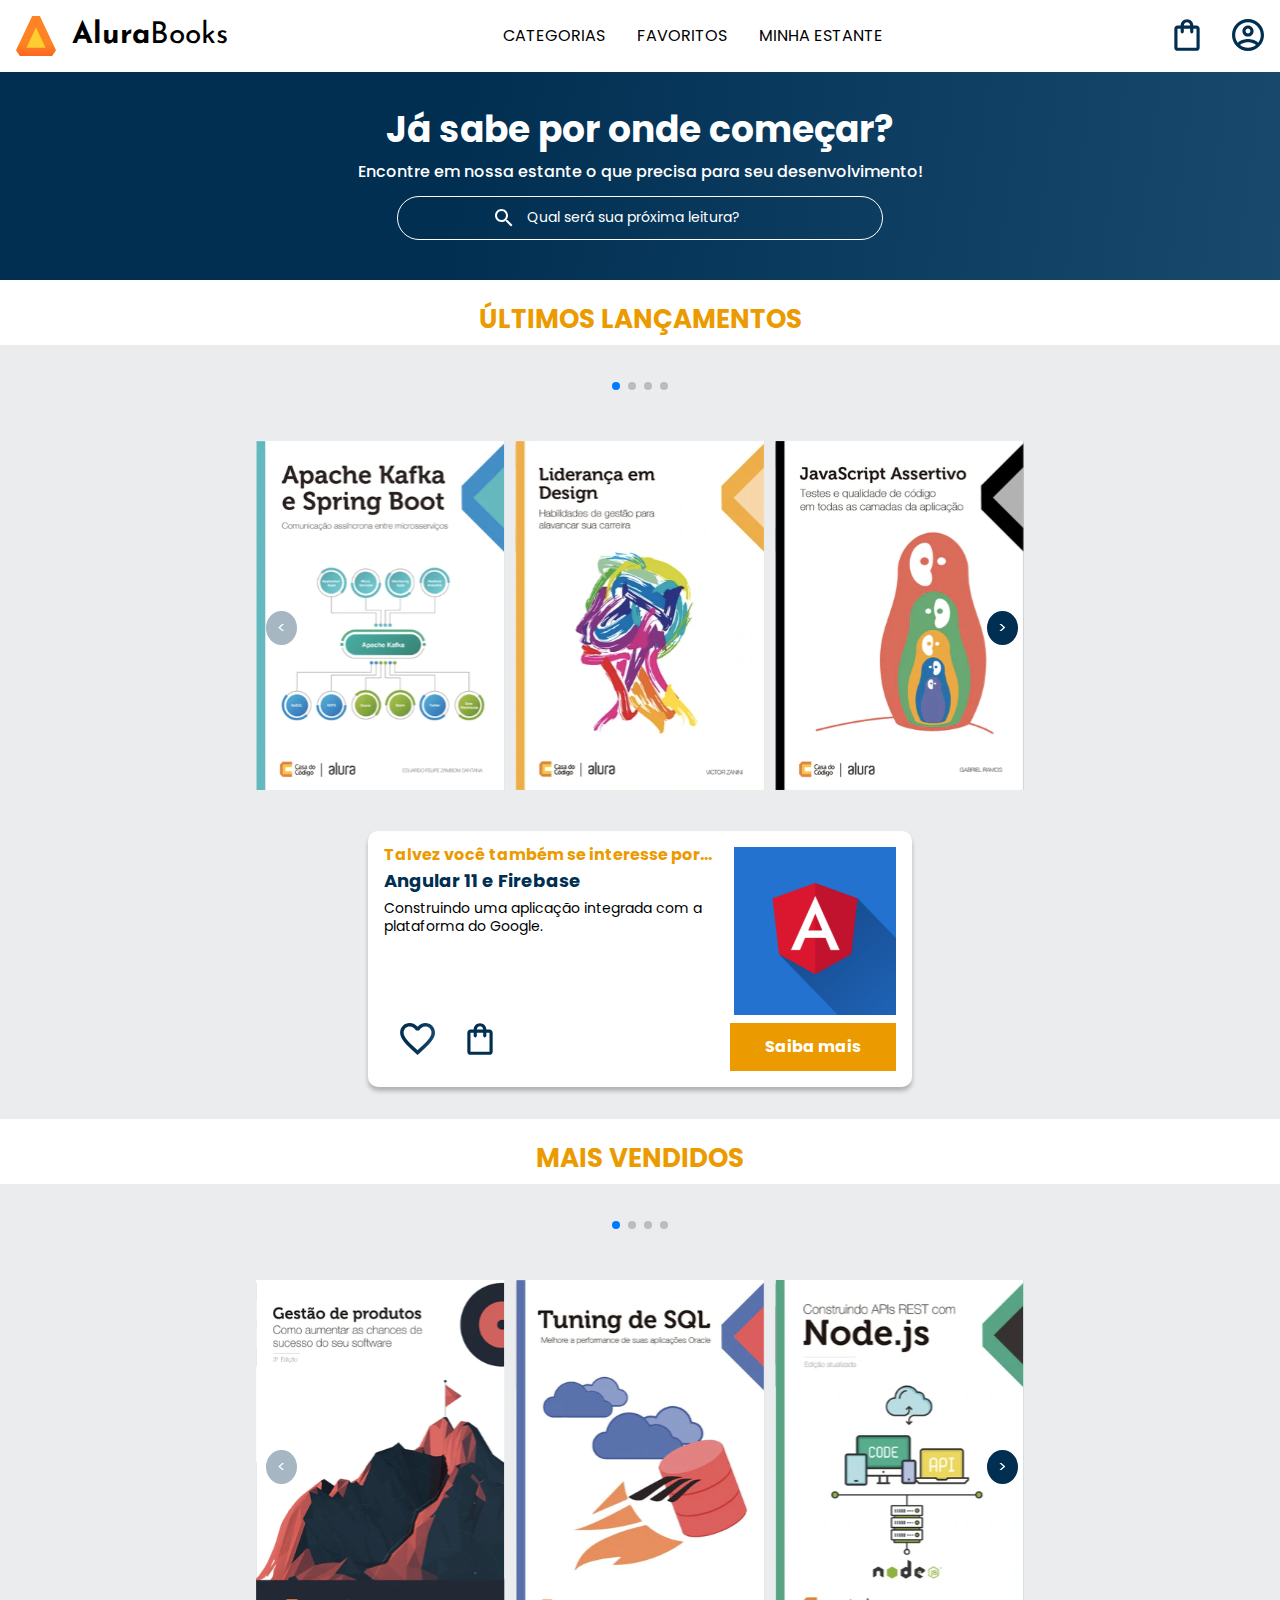
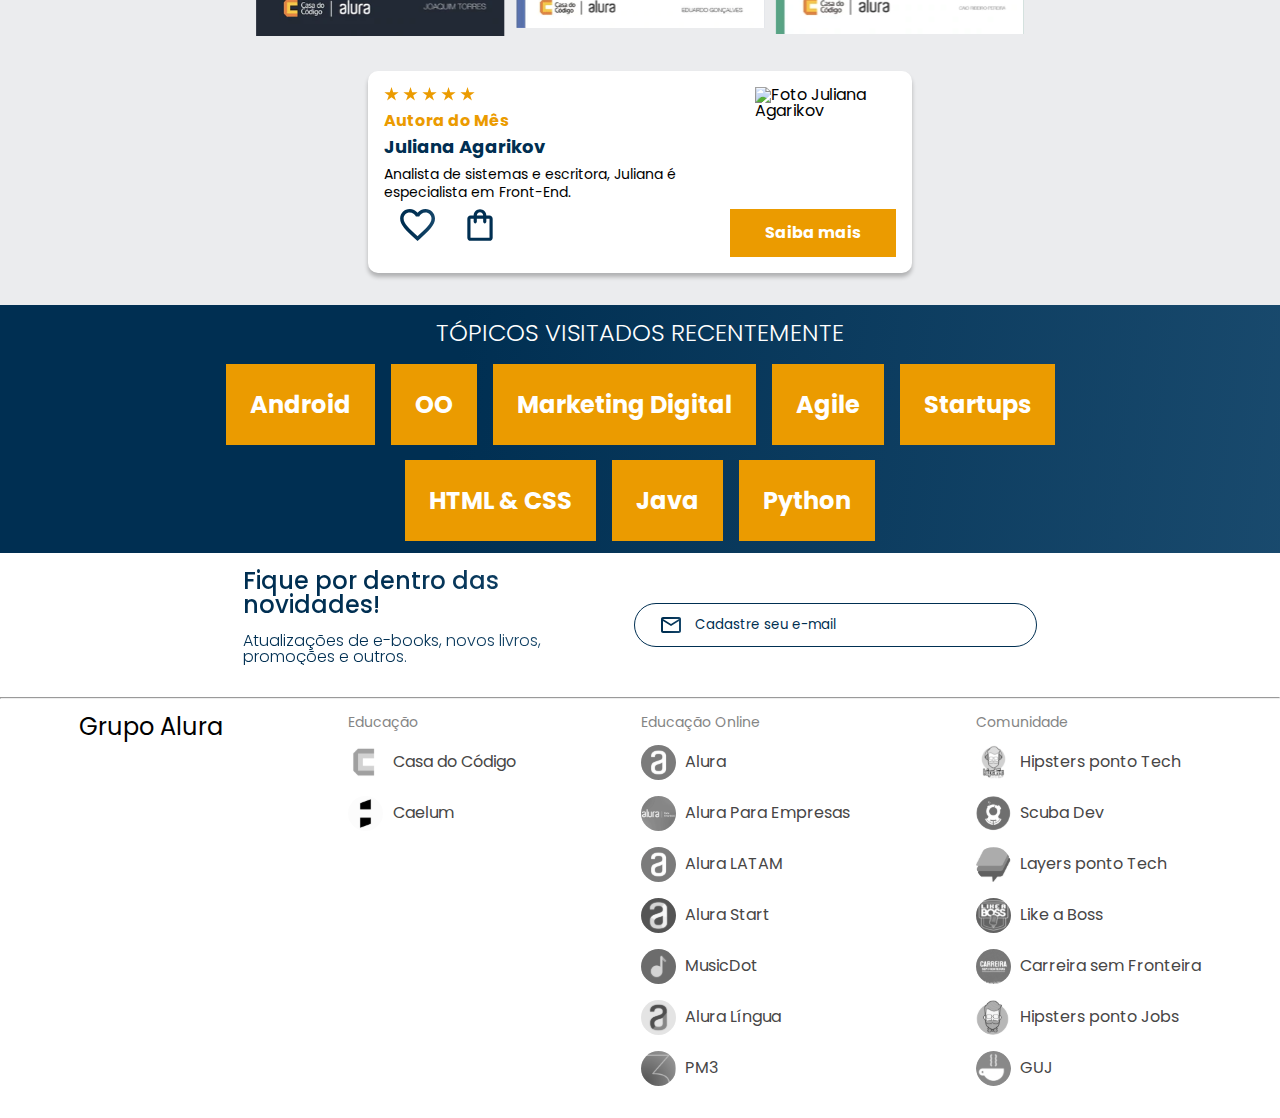
==== index.html @ 09bae457 "AluraBooks" ====
<!DOCTYPE html>
<html lang="pt-bt">
<head>
    <meta charset="UTF-8">
    <meta http-equiv="X-UA-Compatible" content="IE=edge">
    <meta name="viewport" content="width=device-width, initial-scale=1.0">
    <title>Alura Books</title>
    <link rel="stylesheet" href="reset.css">
    <link rel="stylesheet" href="https://cdn.jsdelivr.net/npm/swiper@9/swiper-bundle.min.css"/>
    <link rel="stylesheet" href="styles.css">
</head>
<body>
    <!-- Cabeçalho -->
    <header class="cabecalho">
        <div class="container">
            <input type="checkbox" id="menu" class="container__botao">
            <label for="menu" class="container__rotulo">
                <span class="cabecalho__menu-hamburguer container__imagem" ></span>
            </label>
            <ul class="lista-menu">
                <li class="lista-menu__titulo">Categorias</li>
                <li class="lista-menu__item">
                    <a href="#" class="lista-menu__link">Programação</a>
                </li>
                <li class="lista-menu__item">
                    <a href="#" class="lista-menu__link">Front-end</a>
                </li>
                <li class="lista-menu__item">
                    <a href="#" class="lista-menu__link">Infraestrutura</a>
                </li>
                <li class="lista-menu__item">
                    <a href="#" class="lista-menu__link">Business</a>
                </li>
                <li class="lista-menu__item">
                    <a href="#" class="lista-menu__link">Design & UX</a>
                </li>           
            </ul>
            <img src="/images/Logo.svg" alt="Logo da Alurabooks" class="container__imagem">
            <h1 class="container__titulo"><b class="container__titulo--negrito">Alura</b>Books</h1>
        </div>
        <ul class="opcoes">
            <input type="checkbox" id="opcoes-menu" class="opcoes__botao">
            <label for="opcoes-menu" class="opcoes__rotulo">
                <li class="opcoes__item">Categorias</li>
            </label>
            <ul class="lista-menu">
                <li class="lista-menu__item">
                    <a href="#" class="lista-menu__link">Programação</a>
                </li>
                <li class="lista-menu__item">
                    <a href="#" class="lista-menu__link">Front-end</a>
                </li>
                <li class="lista-menu__item">
                    <a href="#" class="lista-menu__link">Infraestrutura</a>
                </li>
                <li class="lista-menu__item">
                    <a href="#" class="lista-menu__link">Business</a>
                </li>
                <li class="lista-menu__item">
                    <a href="#" class="lista-menu__link">Design & UX</a>
                </li>           
            </ul>
            <li class="opcoes__item"><a href="#" class="opcoes__link">Favoritos</a></li>
            <li class="opcoes__item"><a href="#" class="opcoes__link">Minha Estante</a></li>
        </ul>
        <div class="container">
            <a href="#">
                <img src="/images/Favoritos.svg" alt="Meus favoritos" class="container__imagem container__imagem-transparente">
            </a>
            <a href="#" class="container__link">
                <img src="/images/Compras.svg" alt="Carrinho de Compras" class="container__imagem">
                <p class="container__texto">Minha sacola</p>
            </a>
            <a href="#" class="container__link">
                <img src="/images/Usuario.svg" alt="Meu perfil" class="container__imagem">
                <p class="container__texto">Meu perfil</p>
            </a>
        </div>
    </header>
    <!-- Banner -->
    <section class="banner">
        <h2 class="banner__titulo">Já sabe por onde começar?</h2>
        <p class="banner__texto">Encontre em nossa estante o que precisa para seu desenvolvimento!</p>
        <input type="search" class="banner__pesquisa" placeholder="Qual será sua próxima leitura?">
    </section>
    <!-- Primeira Seção -->
    <section class="carrossel">
        <h2 class="carrossel__titulo">Últimos Lançamentos</h2>
        <div class="carrossel__container">
            <!-- Slider main container -->
            <div class="swiper">
                <!-- If we need pagination -->
                <div class="swiper-pagination"></div>
                <!-- Additional required wrapper -->
                <div class="swiper-wrapper">
                    <!-- Slides -->
                    <div class="swiper-slide"><img src="images/ApacheKafka.svg" alt="Livro sobre apache kafka e spring boot da alura books"></div>
                    <div class="swiper-slide"><img src="images/Liderança.svg" alt="Livro sobre liderança em design da alura books"></div>
                    <div class="swiper-slide"><img src="images/Javascript.svg" alt="Livro sobre javascript assertivo da alura books"></div>
                    <div class="swiper-slide"><img src="images/Guia Front-end.svg" alt="Livro guia front-end"></div>
                    <div class="swiper-slide"><img src="images/Portugol.svg" alt="Livro sobre Portugol"></div>
                    <div class="swiper-slide"><img src="images/Acessibilidade.svg" alt="Livro sobre Acessibilidade"></div>
                </div>
                <!-- If we need navigation buttons -->
                <div class="swiper-button-prev"></div>
                <div class="swiper-button-next"></div>
            </div>
            <div class="card">
                <!-- 1º linha -->
                <div class="card__descricao">
                    <!-- 1º coluna -->
                    <div class="descricao">
                        <h3 class="descricao__titulo">Talvez você também se interesse por...</h3>
                        <h2 class="descricao__titulo-livro">Angular 11 e Firebase</h2>
                        <p class="descricao__texto">Construindo uma aplicação integrada com a plataforma do Google.</p>
                    </div>
                    <!-- 2º coluna -->
                    <img src="images/Angular.svg" alt="Logo Angular" class="descricao__imagem">
                </div>
                <!-- 2º linha -->
                <div class="card__botoes">
                    <!-- 1º coluna -->
                    <ul class="botoes">
                        <li class="botoes__item"><img src="images/Favoritos.svg" alt="Favoritar livro"></li>
                        <li class="botoes__item"><img src="images/Compras.svg" alt="Adicionar no Carrinho"></li>
                    </ul>
                    <!-- 2º coluna -->
                    <a href="#" class="botoes__ancora">Saiba mais</a>
                </div>
            </div>
        </div>
    </section>
    <!-- Segunda Seção -->
    <section class="carrossel">
        <h2 class="carrossel__titulo">Mais Vendidos</h2>
        <div class="carrossel__container">
            <!-- Slider main container -->
            <div class="swiper">
                <!-- If we need pagination -->
                <div class="swiper-pagination"></div>
                <!-- Additional required wrapper -->
                <div class="swiper-wrapper">
                    <!-- Slides -->
                    <div class="swiper-slide"><img src="images/Gestão2.svg" alt="Livro Gestão de Produtos"></div>
                    <div class="swiper-slide"><img src="images/Tuning.svg" alt="Livro Tuning de SQL"></div>
                    <div class="swiper-slide"><img src="images/Nodejs.svg" alt="Livro Construindo APIs REST com Node.js"></div>
                    <div class="swiper-slide"><img src="images/MetricasAgeis.svg" alt="Livro Métricas Ágeis"></div>
                    <div class="swiper-slide"><img src="images/UX.svg" alt="Livro UX estratégico"></div>
                    <div class="swiper-slide"><img src="images/Angular11.svg" alt="Livro Angular 11 e Firebase"></div>
                </div>
                <!-- If we need navigation buttons -->
                <div class="swiper-button-prev"></div>
                <div class="swiper-button-next"></div>
            </div>
            <div class="card">
                <!-- 1º linha -->
                <div class="card__descricao">
                    <!-- 1º coluna -->
                    <div class="descricao">
                        <img src="images/Estrelinhas.svg" alt="5 Estrelas" class="descricao__score">
                        <h3 class="descricao__titulo">Autora do Mês</h3>
                        <h2 class="descricao__titulo-livro">Juliana Agarikov</h2>
                        <p class="descricao__texto">Analista de sistemas e escritora, Juliana é especialista em Front-End.</p>
                    </div>
                    <!-- 2º coluna -->
                    <img src="images/Perfil-escritora.svg" alt="Foto Juliana Agarikov" class="descricao__imagem">
                </div>
                <!-- 2º linha -->
                <div class="card__botoes">
                    <!-- 1º coluna -->
                    <ul class="botoes">
                        <li class="botoes__item"><img src="images/Favoritos.svg" alt="Favoritar livro"></li>
                        <li class="botoes__item"><img src="images/Compras.svg" alt="Adicionar no Carrinho"></li>
                    </ul>
                    <!-- 2º coluna -->
                    <a href="#" class="botoes__ancora">Saiba mais</a>
                </div>
            </div>
        </div>
    </section>
    <!-- Terceira Seção -->
    <section class="topicos">
        <h2 class="topicos__titulo">TÓPICOS VISITADOS RECENTEMENTE</h2>
        <ul class="topicos__lista">
            <div class="topicos__lista-linha">
                <li class="topicos__item">
                    <a href="#" class="topicos__link">Android</a>
                </li>
                <li class="topicos__item">
                    <a href="#" class="topicos__link">OO</a>
                </li>
                <li class="topicos__item">
                    <a href="#" class="topicos__link">Marketing Digital</a>
                </li>
                <li class="topicos__item">
                    <a href="#" class="topicos__link">Agile</a>
                </li>
                <li class="topicos__item">
                    <a href="#" class="topicos__link">Startups</a>
                </li>
                <li class="topicos__item">
                    <a href="#" class="topicos__link">HTML & CSS</a>
                </li>
                <li class="topicos__item">
                    <a href="#" class="topicos__link">Java</a>
                </li>
                <li class="topicos__item">
                    <a href="#" class="topicos__link">Python</a>
                </li>
            </div>
        </ul>
    </section>
    <!-- Contatos -->
    <section class="contato">
        <div class="contato__descricao">
            <h2 class="contato__titulo">Fique por dentro das novidades!</h2>
            <p class="contato__texto">Atualizações de e-books, novos livros, promoções e outros.</p>
        </div>
        <input type="email" placeholder="Cadastre seu e-mail" class="contato__email">
    </section>
    <!-- Linha de Quebra -->
    <hr />
    <!-- Rodapé -->
    <footer class="rodape">
        <h2 class="rodape__titulo">Grupo Alura</h2>
        <ul class="lista-rodape">
            <li class="lista-rodape__titulo">Educação</li>
            <li class="lista-rodape__item">
                <img src="images/CasaDoCodigo.svg" alt="Logo Casa do Codigo">
                <a href="#" class="lista-rodape__link">Casa do Código</a>
            </li>
            <li class="lista-rodape__item">
                <img src="images/Caelum.svg" alt="Logo da Caelum">
                <a href="#" class="lista-rodape__link">Caelum</a>
            </li>
        </ul>
        <ul class="lista-rodape">
            <li class="lista-rodape__titulo">Educação Online</li>
            <li class="lista-rodape__item">
                <img src="images/Alura.svg" alt="Logo da Alura">
                <a href="#" class="lista-rodape__link">Alura</a>
            </li>
            <li class="lista-rodape__item">
                <img src="images/AluraEmpresas.svg" alt="Logo da Alura Empresas">
                <a href="#" class="lista-rodape__link">Alura Para Empresas</a>
            </li>
            <li class="lista-rodape__item">
                <img src="images/AluraLATAM.svg" alt="Logo da Alura LATAM">
                <a href="#" class="lista-rodape__link">Alura LATAM</a>
            </li>
            <li class="lista-rodape__item">
                <img src="images/AluraStart.svg" alt="Logo da Alura Start">
                <a href="#" class="lista-rodape__link">Alura Start</a>
            </li>
            <li class="lista-rodape__item">
                <img src="images/MusicDot.svg" alt="Logo da MusicDot">
                <a href="#" class="lista-rodape__link">MusicDot</a>
            </li>
            <li class="lista-rodape__item">
                <img src="images/AluraLingua.svg" alt="Logo da Alura Língua">
                <a href="#" class="lista-rodape__link">Alura Língua</a>
            </li>
            <li class="lista-rodape__item">
                <img src="images/PM3.svg" alt="Logo da PM3">
                <a href="#" class="lista-rodape__link">PM3</a>
            </li>
        </ul>
        <ul class="lista-rodape">
            <li class="lista-rodape__titulo">Comunidade</li>
            <li class="lista-rodape__item">
                <img src="images/HipstersTech.svg" alt="Logo da Hipsters ponto Tech">
                <a href="#" class="lista-rodape__link">Hipsters ponto Tech</a>
            </li>
            <li class="lista-rodape__item">
                <img src="images/ScubaDev.svg" alt="Logo da Scuba Dev">
                <a href="#" class="lista-rodape__link">Scuba Dev</a>
            </li>
            <li class="lista-rodape__item">
                <img src="images/LayersTech.svg" alt="Logo da Layers ponto Tech">
                <a href="#" class="lista-rodape__link">Layers ponto Tech</a>
            </li>
            <li class="lista-rodape__item">
                <img src="images/LikeABoss.svg" alt="Logo da Like a Boss">
                <a href="#" class="lista-rodape__link">Like a Boss</a>
            </li>
            <li class="lista-rodape__item">
                <img src="images/CarreiraSemFronteira.svg" alt="Logo da Carreira sem Fronteira">
                <a href="#" class="lista-rodape__link">Carreira sem Fronteira</a>
            </li>
            <li class="lista-rodape__item">
                <img src="images/HipstersJobs.svg" alt="Hipsters ponto Jobs">
                <a href="#" class="lista-rodape__link">Hipsters ponto Jobs</a>
            </li>
            <li class="lista-rodape__item">
                <img src="images/GUJ.svg" alt="Logo da GUJ">
                <a href="#" class="lista-rodape__link">GUJ</a>
            </li>
        </ul>
        
    </footer>
    <!-- Swiper API -->
    <script src="https://cdn.jsdelivr.net/npm/swiper@9/swiper-bundle.min.js"></script>
    <script>
        const swiper = new Swiper('.swiper', {
        spaceBetween: 10,
        slidesPerView: 3,
        pagination: {
            el: '.swiper-pagination',
            type: 'bullets',
        },
        navigation: {
            nextEl: ".swiper-button-next",
            prevEl: ".swiper-button-prev",
        },
        });
    </script>
</body>
</html>
---- styles.css ----
@import url('https://fonts.googleapis.com/css2?family=Poppins:wght@300;400;500;700&display=swap');
@import url('https://fonts.googleapis.com/css2?family=Josefin+Sans:wght@400;700&display=swap');
@import url("styles/header.css");
@import url("styles/banner.css");
@import url("styles/carrossel.css");
@import url("styles/topicos.css");
@import url("styles/contato.css");
@import url("styles/rodape.css");

:root{
    --cor-background: #EBECEE;
    --branco: #FFFFFF;
    --cinza: #474646;
    --preto: #000000;
    --cinza-claro: #858585;
    --cor-primaria: #EB9B00;
    --cor-secundaria: linear-gradient(97.54deg, #002F52 35.49%, #326589 165.37%);
    --cor-terciaria: #002F52;
    --fonte-principal: 'Poppins', sans-serif;
    --fonte-secundaria: 'Josefin Sans', sans-serif;
}

body{
    background-color: var(--cor-background);
    font-family: var(--fonte-principal);
    font-size: 16px;
    font-weight: 400;
}
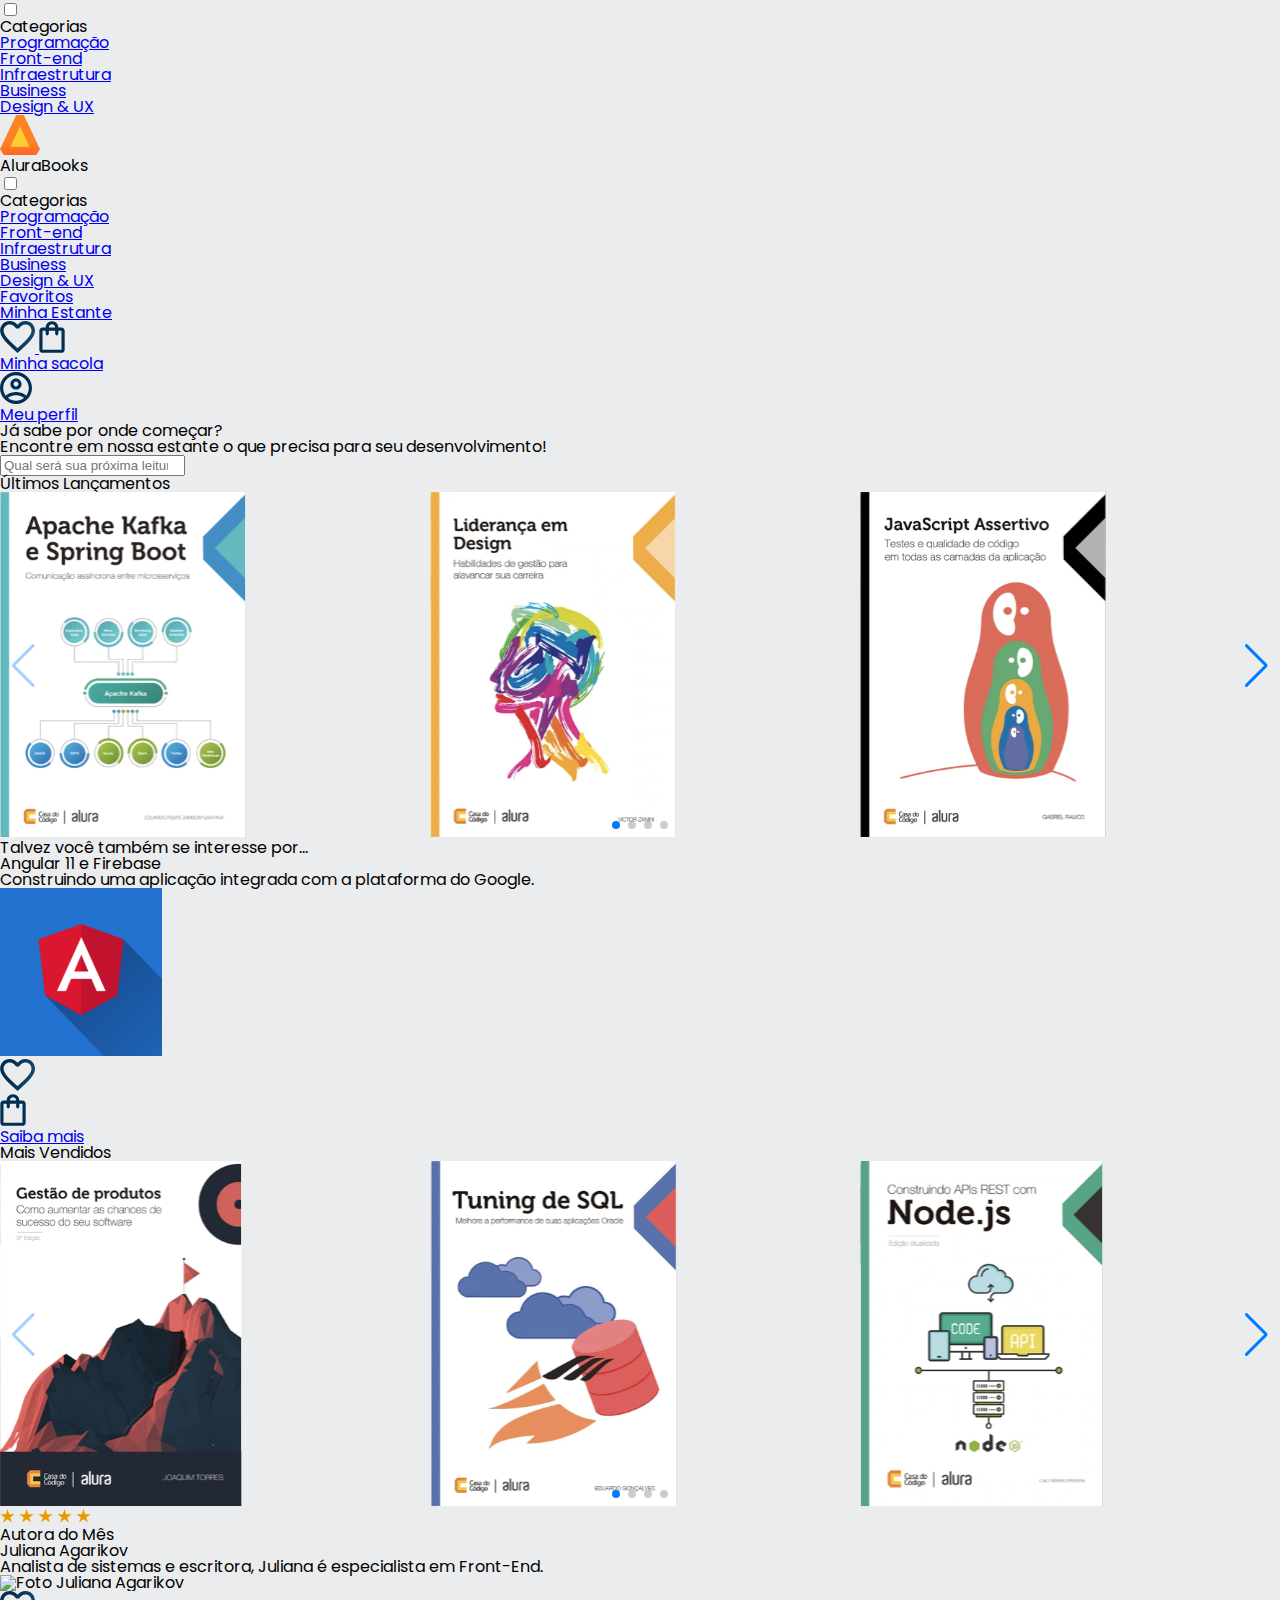
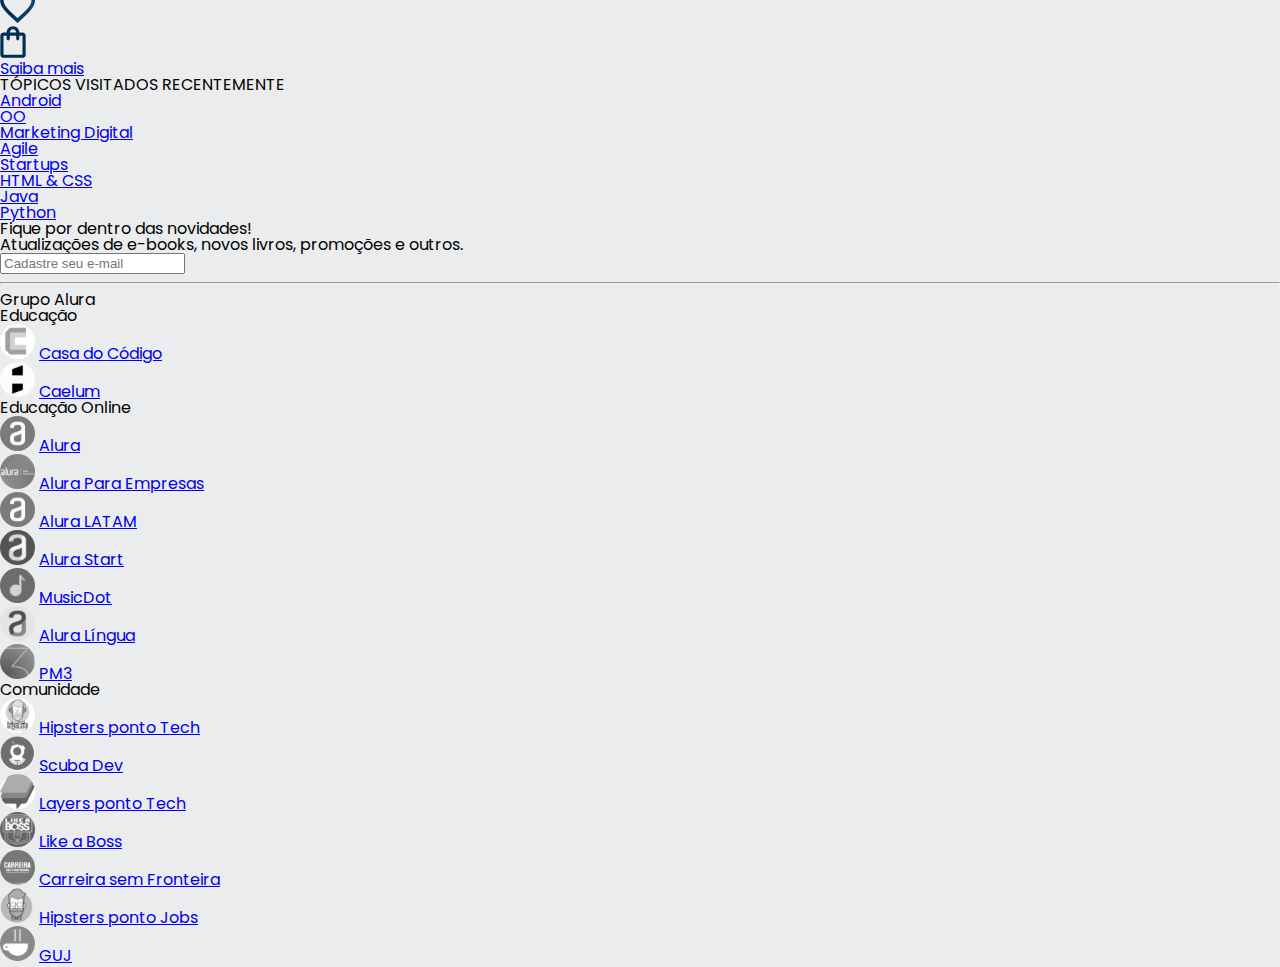
==== commit 416c4d55: "update" ====
--- a/index.html
+++ b/index.html
@@ -5,9 +5,9 @@
     <meta http-equiv="X-UA-Compatible" content="IE=edge">
     <meta name="viewport" content="width=device-width, initial-scale=1.0">
     <title>Alura Books</title>
-    <link rel="stylesheet" href="reset.css">
+    <link rel="stylesheet" href="styles/reset.css">
     <link rel="stylesheet" href="https://cdn.jsdelivr.net/npm/swiper@9/swiper-bundle.min.css"/>
-    <link rel="stylesheet" href="styles.css">
+    <link rel="stylesheet" href="styles/styles.css">
 </head>
 <body>
     <!-- Cabeçalho -->
--- a/styles/styles.css
+++ b/styles/styles.css
@@ -0,0 +1,28 @@
+@import url('https://fonts.googleapis.com/css2?family=Poppins:wght@300;400;500;700&display=swap');
+@import url('https://fonts.googleapis.com/css2?family=Josefin+Sans:wght@400;700&display=swap');
+@import url("styles/header.css");
+@import url("styles/banner.css");
+@import url("styles/carrossel.css");
+@import url("styles/topicos.css");
+@import url("styles/contato.css");
+@import url("styles/rodape.css");
+
+:root{
+    --cor-background: #EBECEE;
+    --branco: #FFFFFF;
+    --cinza: #474646;
+    --preto: #000000;
+    --cinza-claro: #858585;
+    --cor-primaria: #EB9B00;
+    --cor-secundaria: linear-gradient(97.54deg, #002F52 35.49%, #326589 165.37%);
+    --cor-terciaria: #002F52;
+    --fonte-principal: 'Poppins', sans-serif;
+    --fonte-secundaria: 'Josefin Sans', sans-serif;
+}
+
+body{
+    background-color: var(--cor-background);
+    font-family: var(--fonte-principal);
+    font-size: 16px;
+    font-weight: 400;
+}
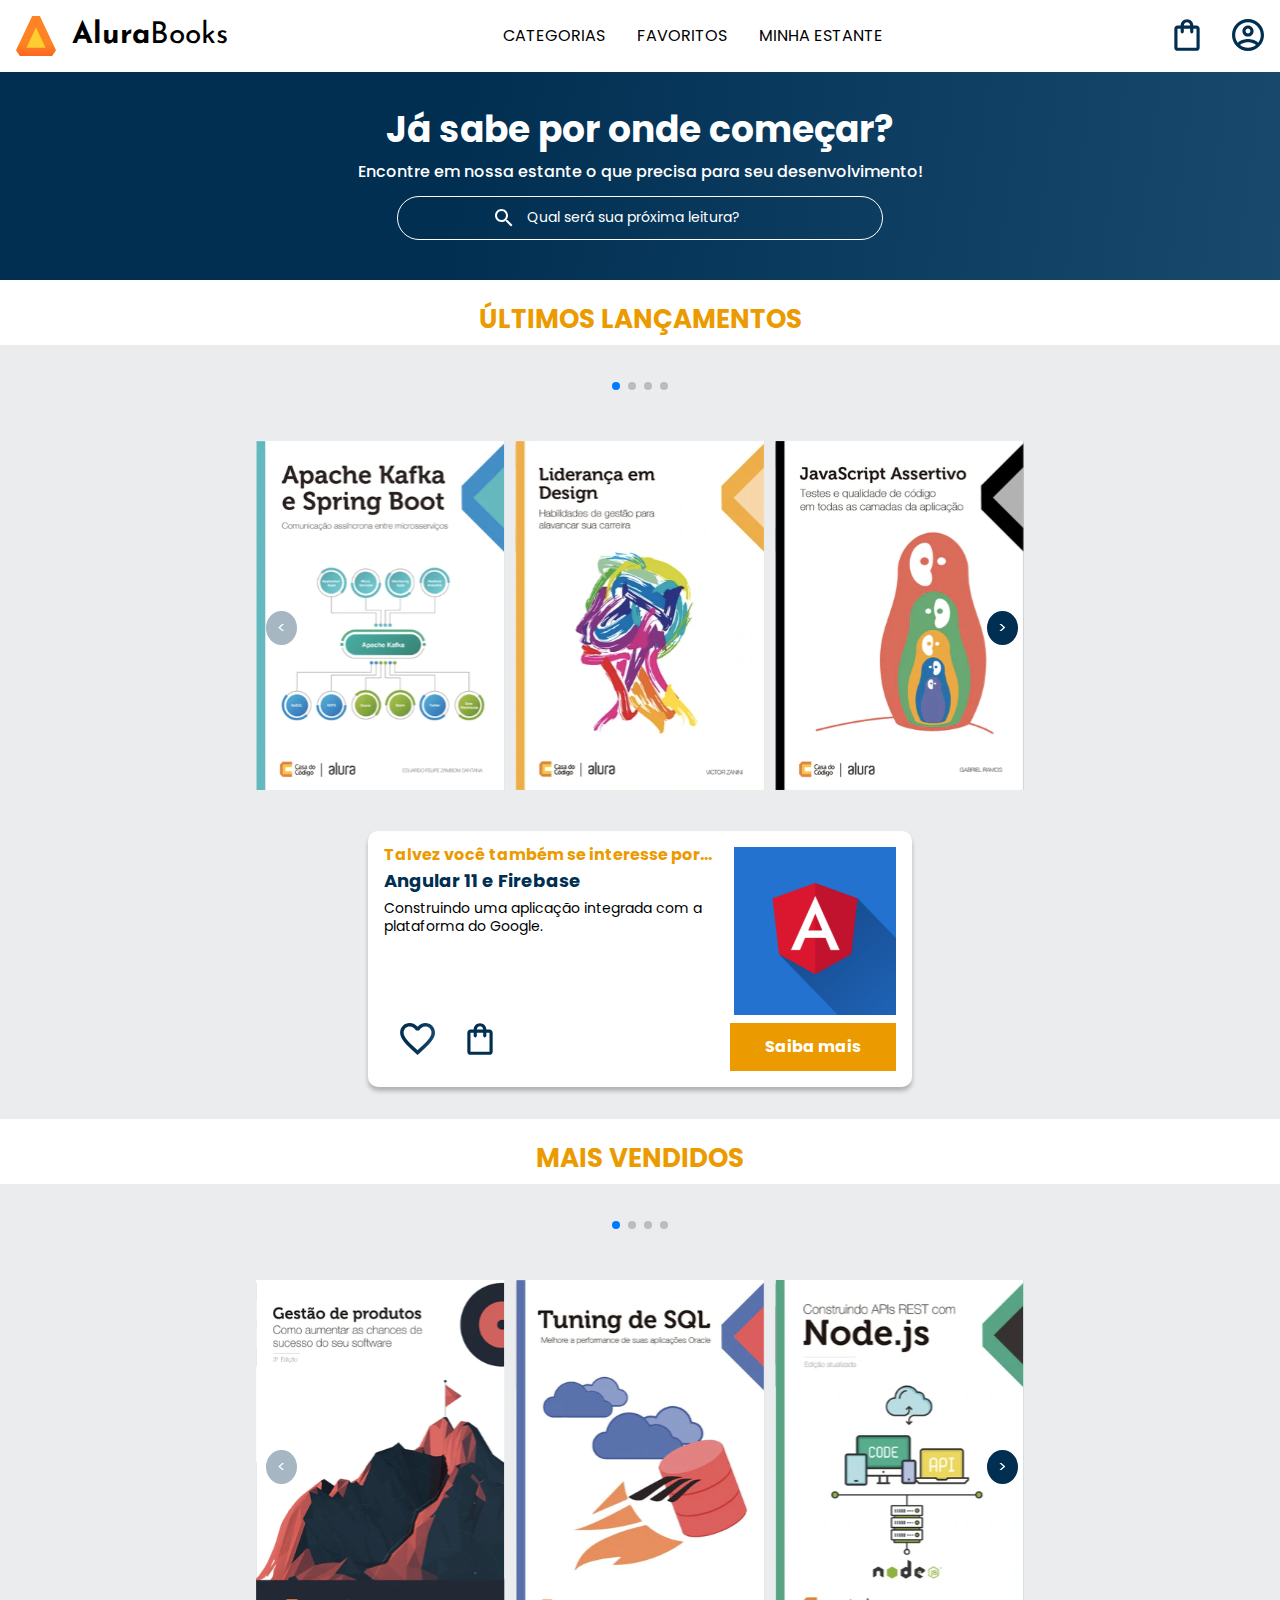
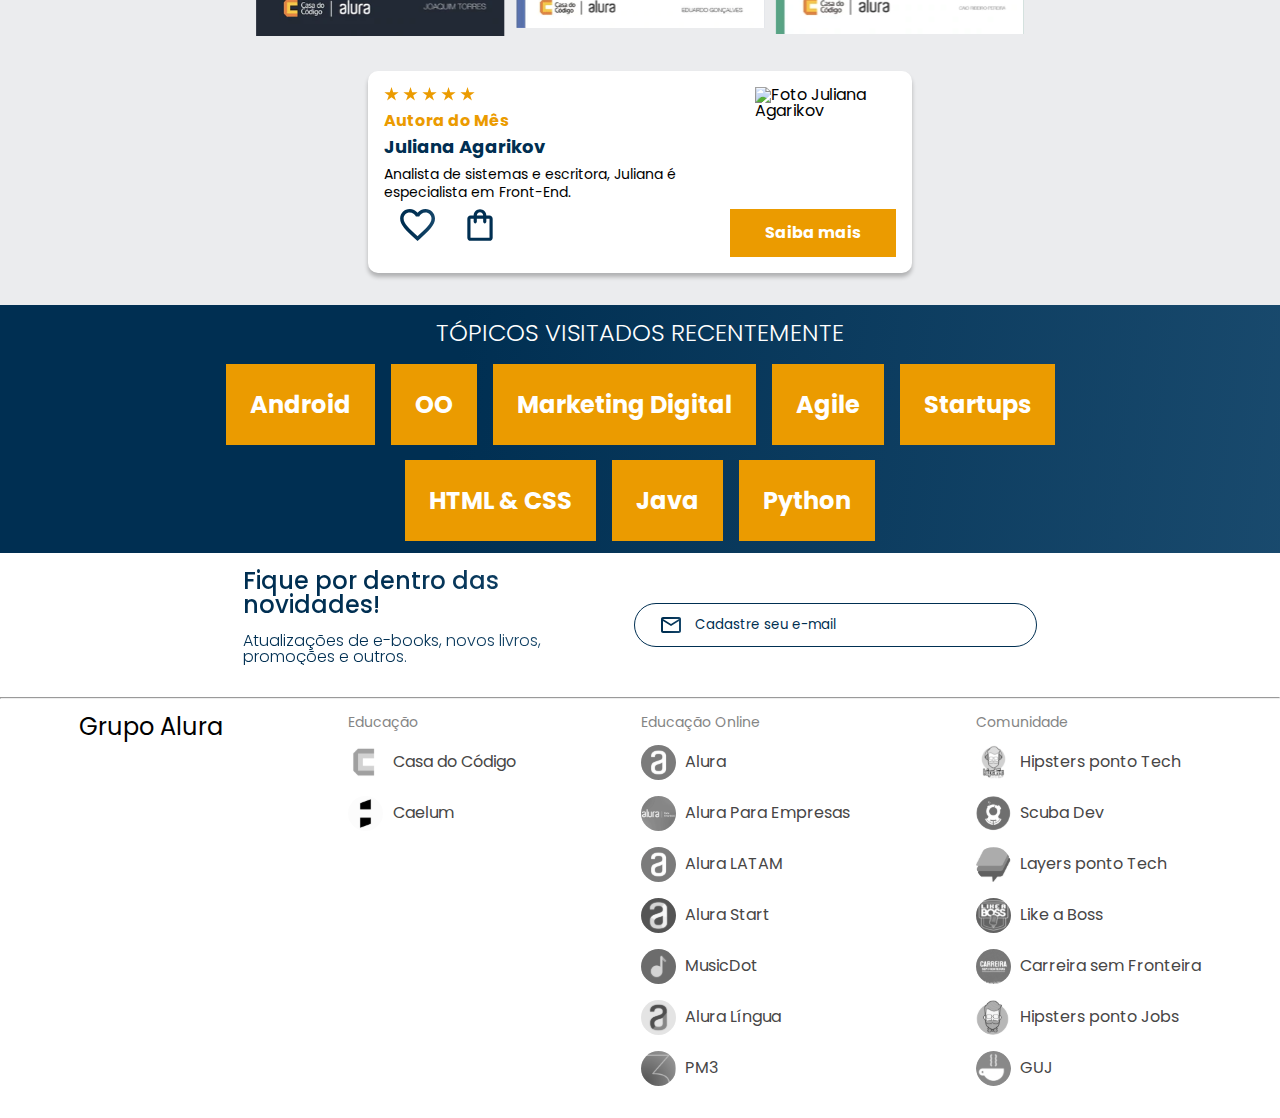
==== commit 182ebb8b: "update" ====
--- a/index.html
+++ b/index.html
@@ -5,9 +5,9 @@
     <meta http-equiv="X-UA-Compatible" content="IE=edge">
     <meta name="viewport" content="width=device-width, initial-scale=1.0">
     <title>Alura Books</title>
-    <link rel="stylesheet" href="styles/reset.css">
+    <link rel="stylesheet" href="reset.css">
     <link rel="stylesheet" href="https://cdn.jsdelivr.net/npm/swiper@9/swiper-bundle.min.css"/>
-    <link rel="stylesheet" href="styles/styles.css">
+    <link rel="stylesheet" href="styles.css">
 </head>
 <body>
     <!-- Cabeçalho -->
--- a/styles.css
+++ b/styles.css
@@ -0,0 +1,28 @@
+@import url('https://fonts.googleapis.com/css2?family=Poppins:wght@300;400;500;700&display=swap');
+@import url('https://fonts.googleapis.com/css2?family=Josefin+Sans:wght@400;700&display=swap');
+@import url("styles/header.css");
+@import url("styles/banner.css");
+@import url("styles/carrossel.css");
+@import url("styles/topicos.css");
+@import url("styles/contato.css");
+@import url("styles/rodape.css");
+
+:root{
+    --cor-background: #EBECEE;
+    --branco: #FFFFFF;
+    --cinza: #474646;
+    --preto: #000000;
+    --cinza-claro: #858585;
+    --cor-primaria: #EB9B00;
+    --cor-secundaria: linear-gradient(97.54deg, #002F52 35.49%, #326589 165.37%);
+    --cor-terciaria: #002F52;
+    --fonte-principal: 'Poppins', sans-serif;
+    --fonte-secundaria: 'Josefin Sans', sans-serif;
+}
+
+body{
+    background-color: var(--cor-background);
+    font-family: var(--fonte-principal);
+    font-size: 16px;
+    font-weight: 400;
+}
